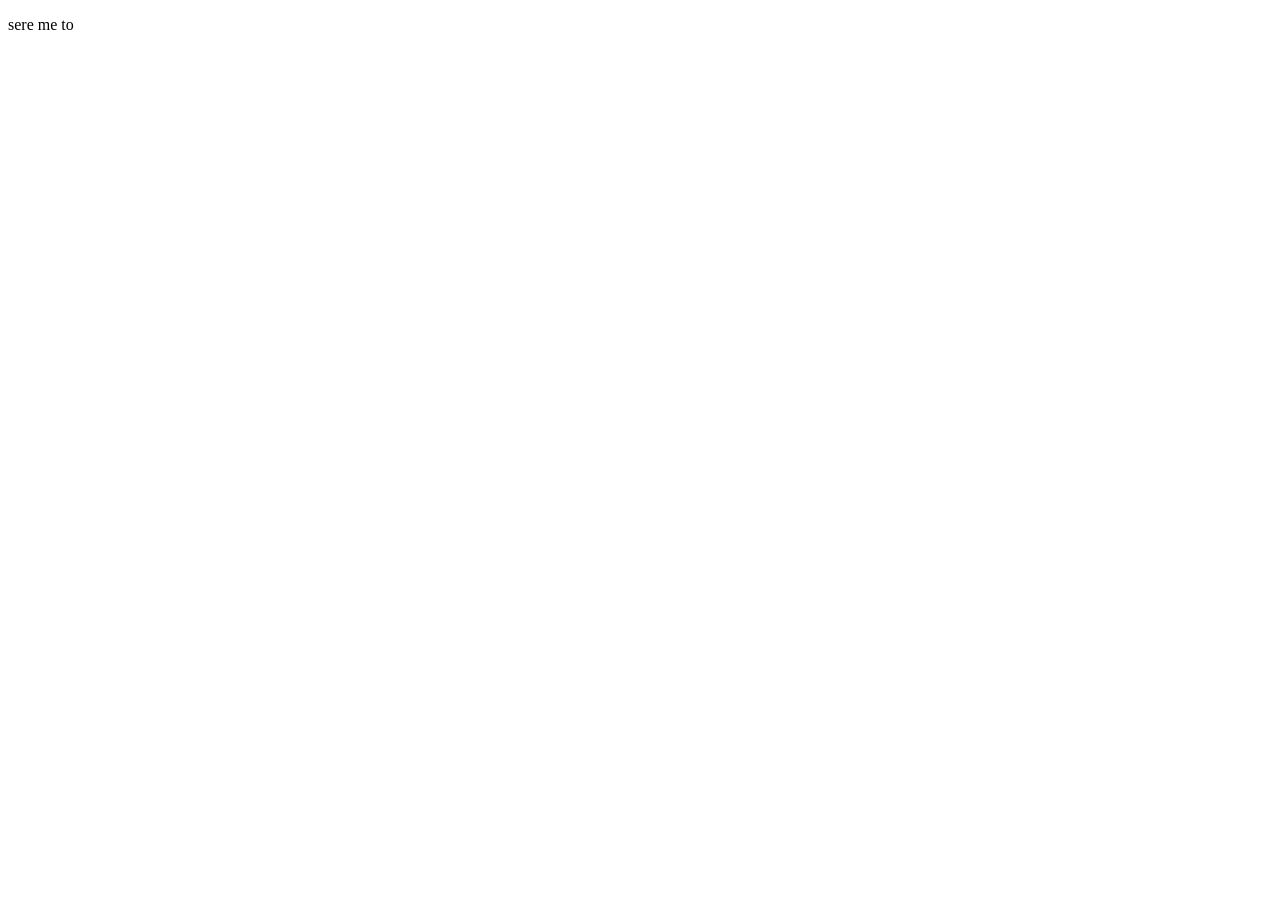
==== index.html @ 112a12b0 "sere" ====
<!DOCTYPE html>
<html lang="en">
<head>
    <meta charset="UTF-8">
    <meta name="viewport" content="width=device-width, initial-scale=1.0">
    <title>Document</title>
</head>
<body>
    <p>sere me to</p>
</body>
</html>
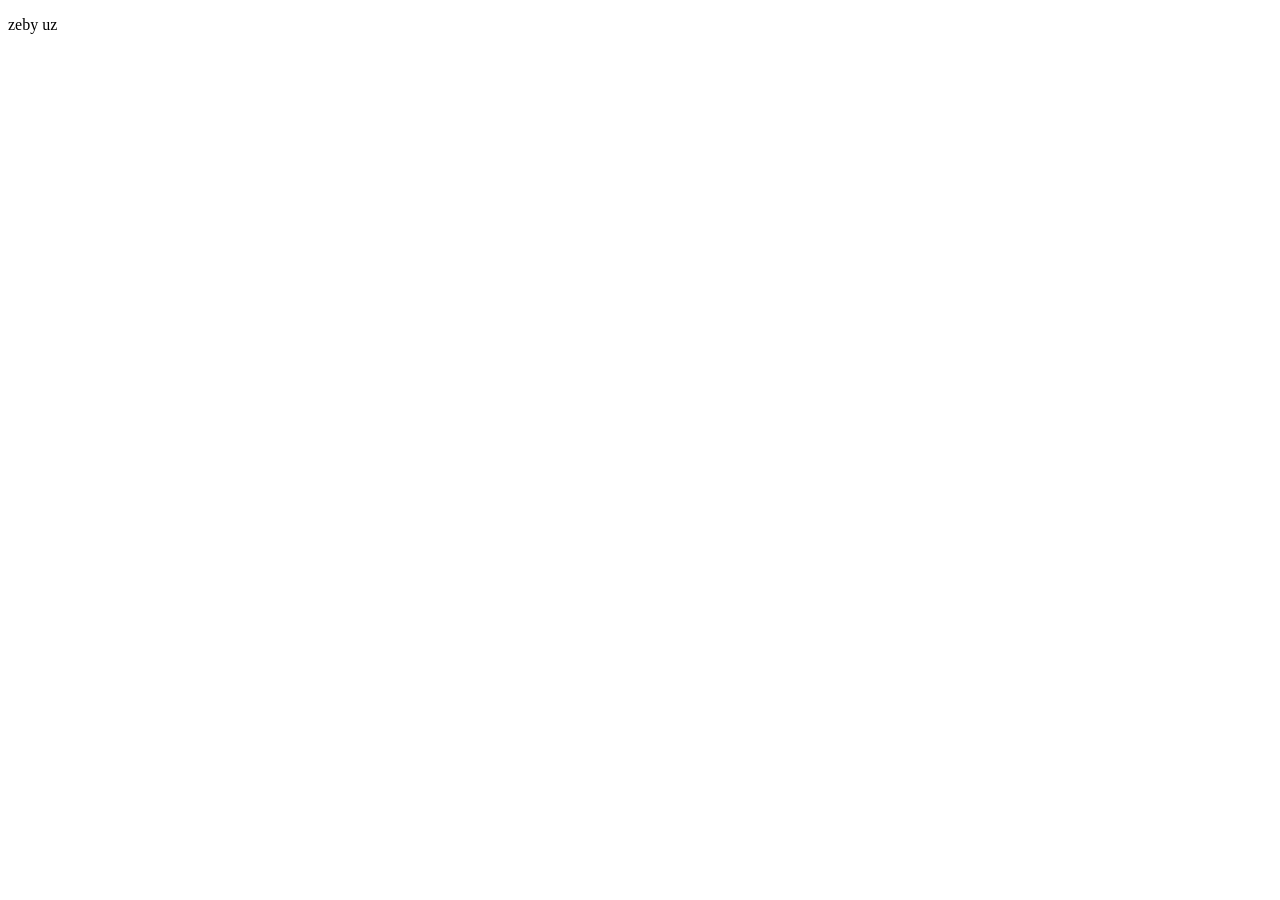
==== commit d2d879af: "zeby" ====
--- a/index.html
+++ b/index.html
@@ -6,6 +6,6 @@
     <title>Document</title>
 </head>
 <body>
-    <p>sere me to</p>
+    <p>zeby uz</p>
 </body>
 </html>
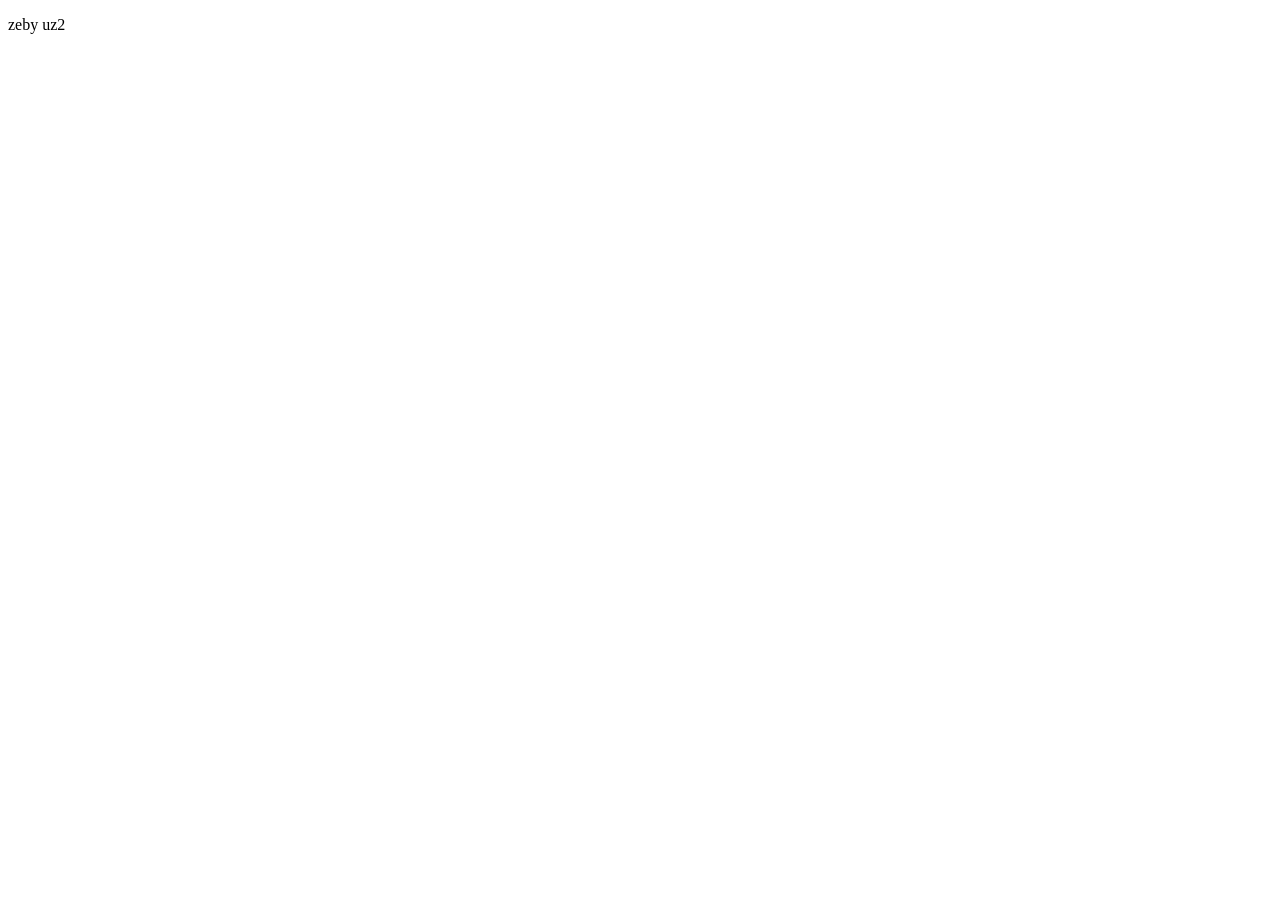
==== commit c63d74a3: "zeby2" ====
--- a/index.html
+++ b/index.html
@@ -6,6 +6,6 @@
     <title>Document</title>
 </head>
 <body>
-    <p>zeby uz</p>
+    <p>zeby uz2</p>
 </body>
 </html>
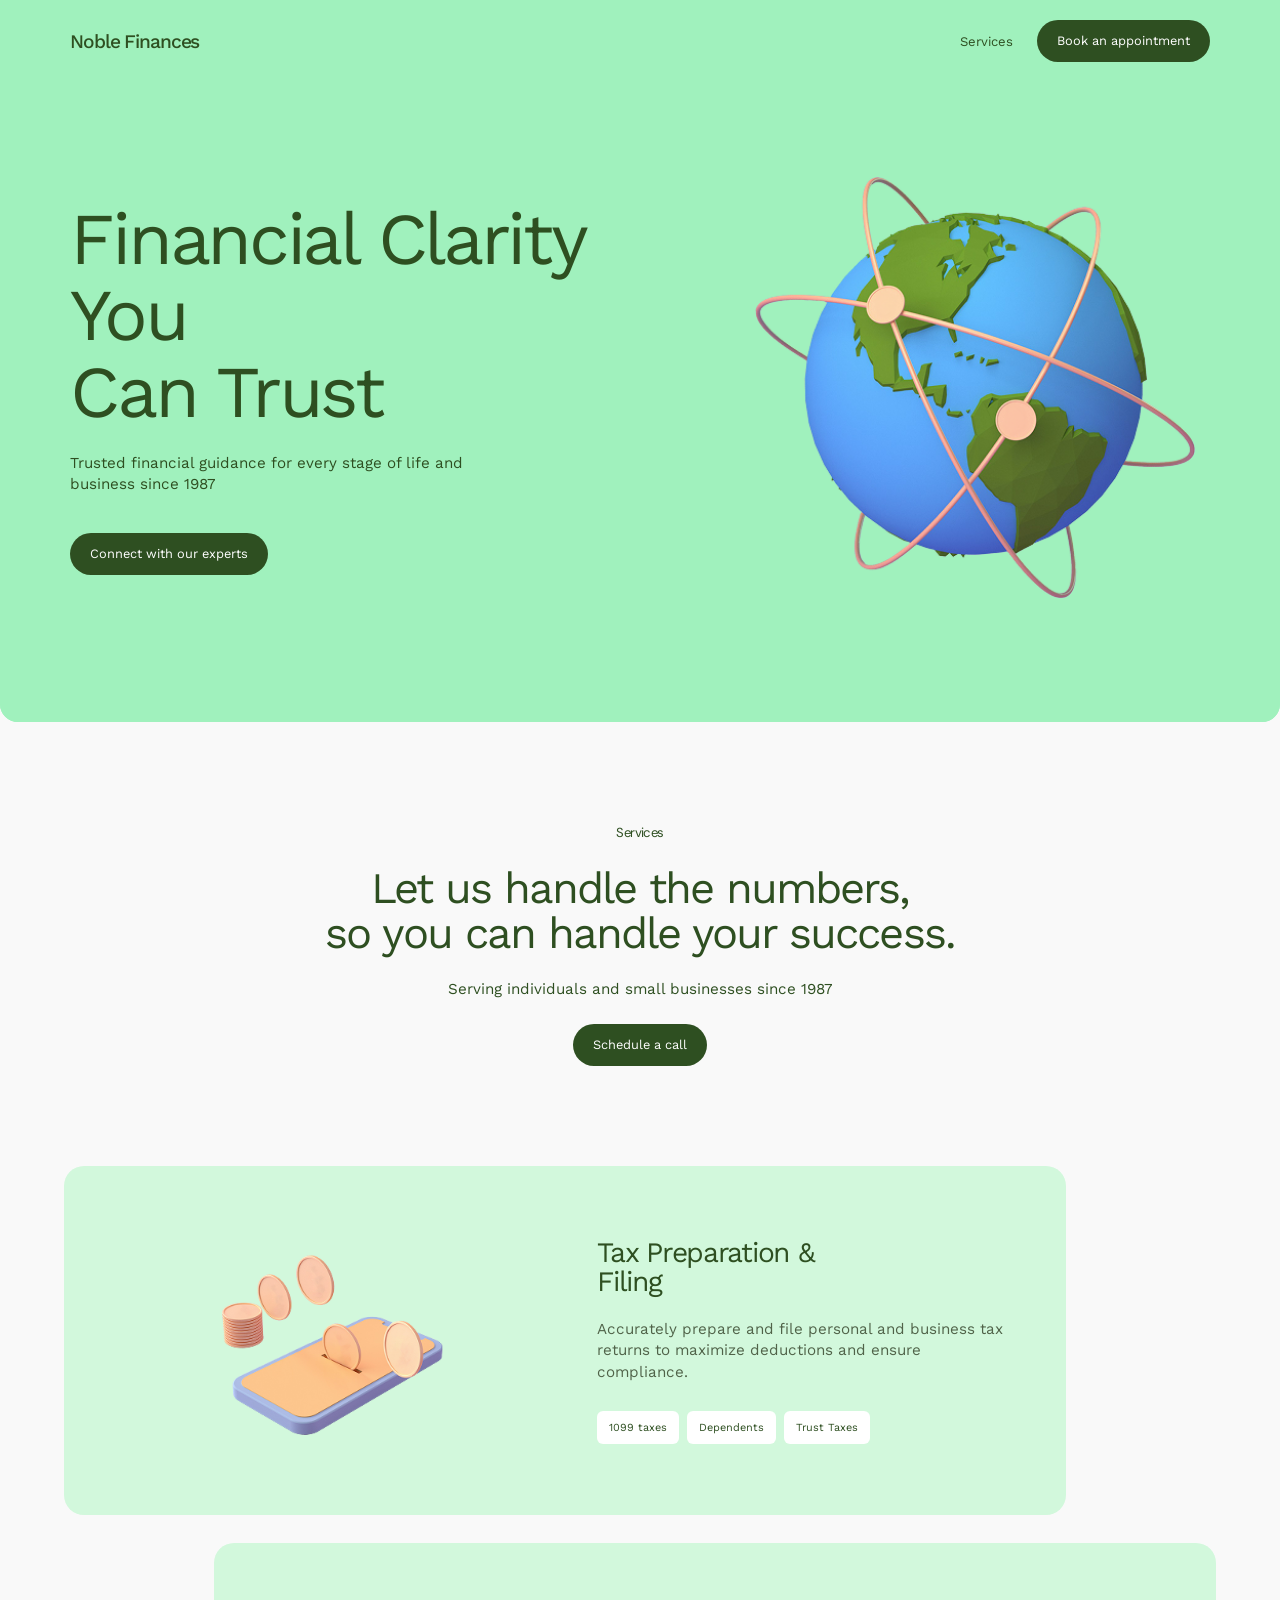
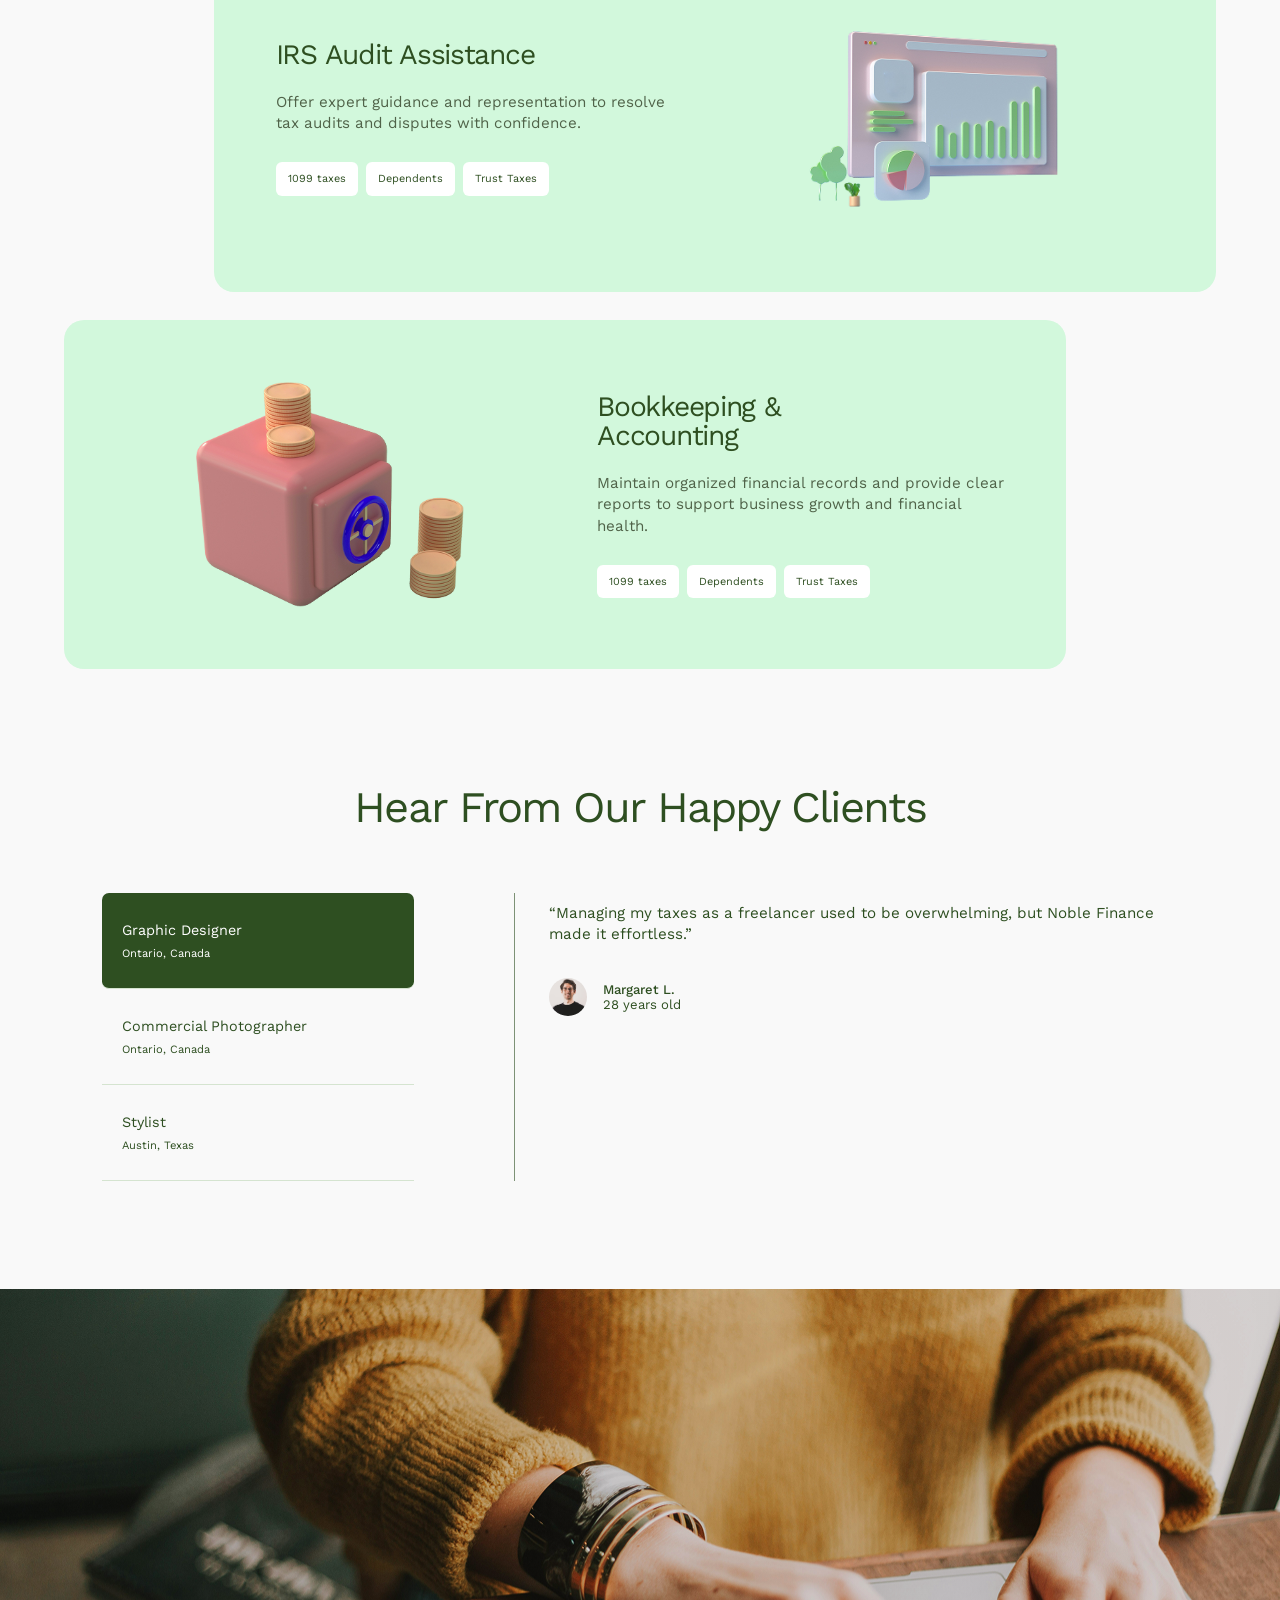
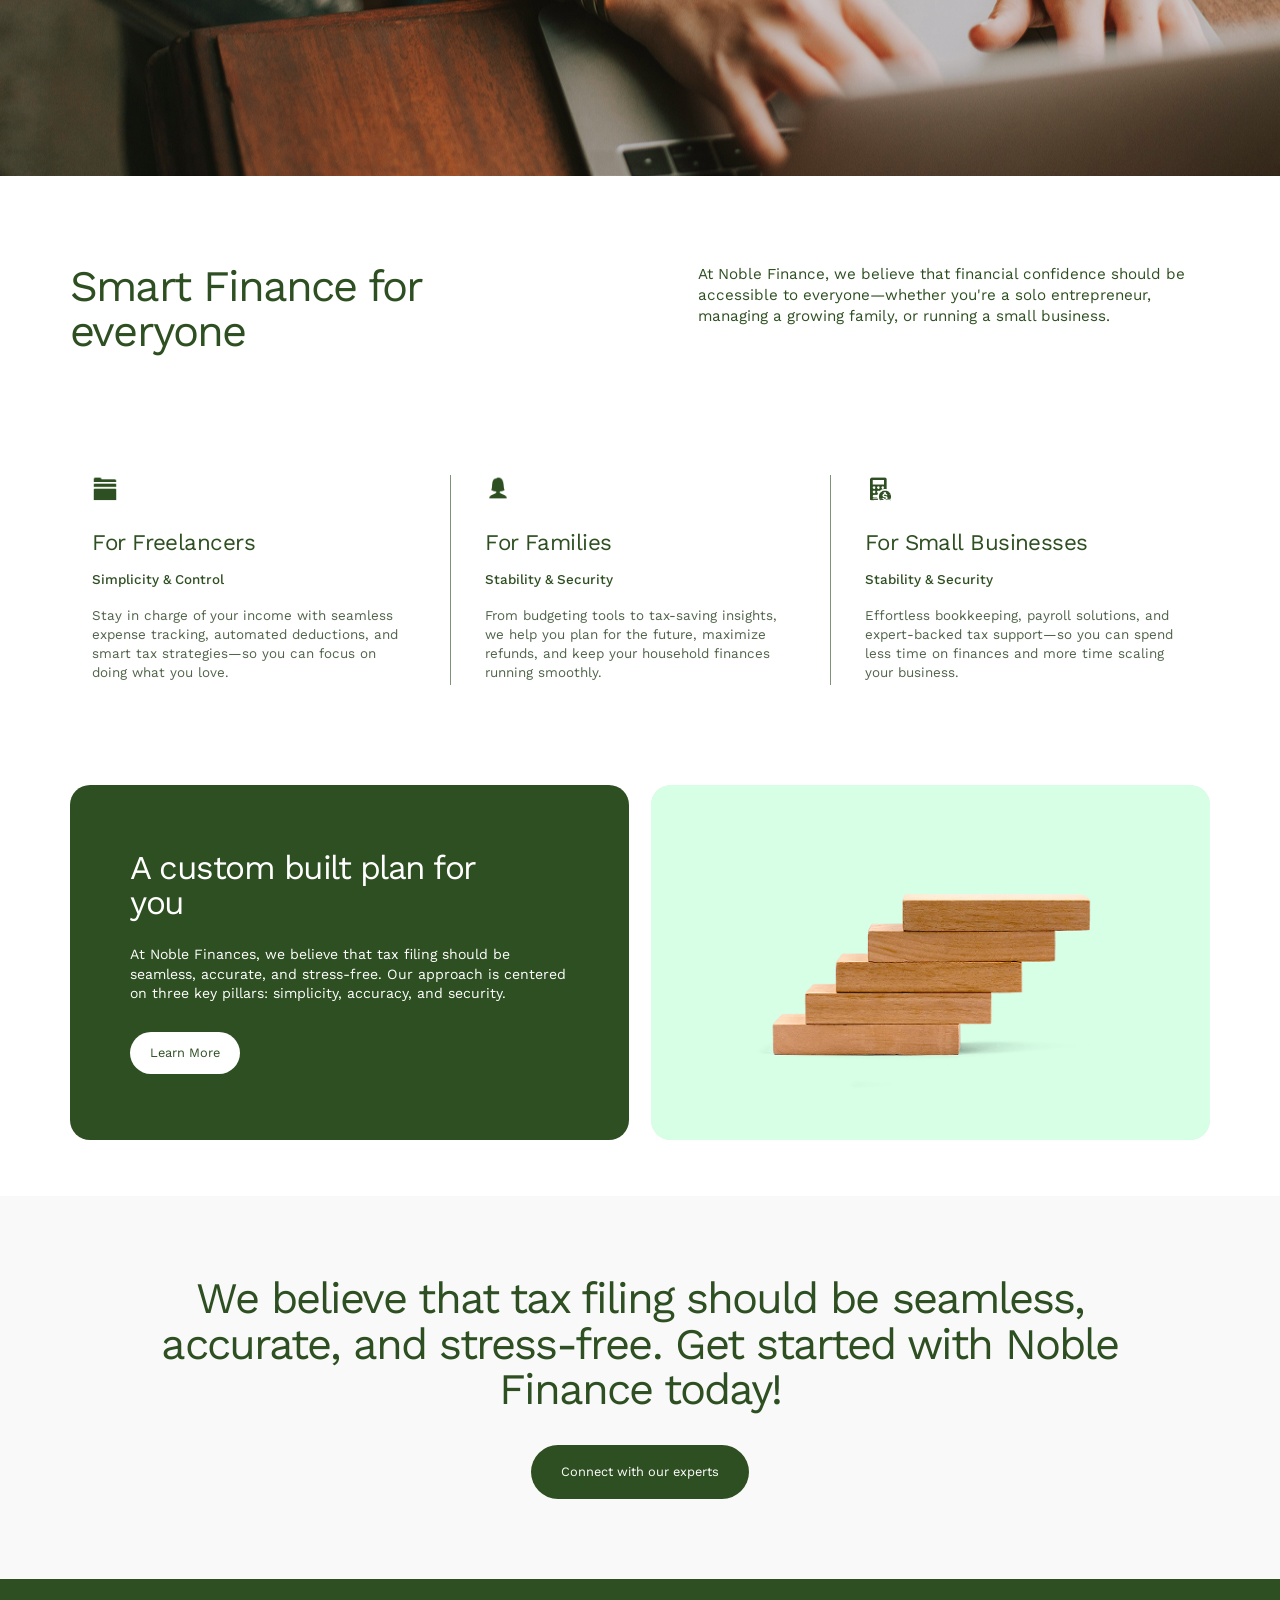
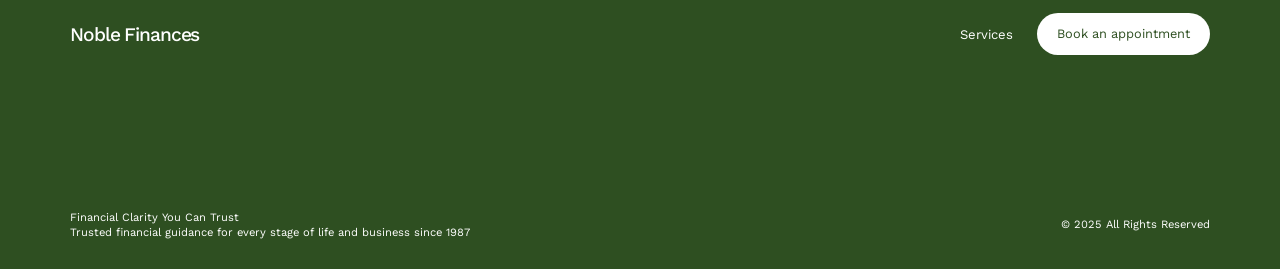
==== commit f10b91ad: "index" ====
--- a/index.html
+++ b/index.html
@@ -1,11 +1,214 @@
 <!DOCTYPE html>
 <html lang="en">
+
 <head>
     <meta charset="UTF-8">
     <meta name="viewport" content="width=device-width, initial-scale=1.0">
-    <title>Document</title>
+    <meta name="description" content="Trusted financial guidance for every stage of life and business. Get clear, personal support from Noble Finances.">
+    <title>Noble Finances | Financial clarity you can trust</title>
+    <link rel="stylesheet" href="HomePage.css">
 </head>
+
 <body>
-    <p>zeby uz2</p>
+    <div class="top">
+        <header>
+            <a href="#home" class="logo">Noble Finances</a>
+            <div class="menu">
+                <a href="#services" class="link">Services</a>
+                <a href="#contact" class="btn small">Book an appointment</a>
+            </div>
+        </header>
+
+        <main>
+            <section id="home" class="section1">
+                <div class="content">
+                    <div class="text">
+                        <h1>Financial Clarity You<br class="br"> Can Trust</h1>
+                        <p>Trusted financial guidance for every stage of life and business since 1987</p>
+                        <a href="#contact" class="btn">Connect with our experts</a>
+                    </div>
+                    <div class="image">
+                        <img src="planet.png" alt="Illustration of the Earth with orbital paths">
+                    </div>
+                </div>
+            </section>
+        </main>
+    </div>
+
+    <section id="services" class="section2">
+        <h2>Services</h2>
+        <p class="title">Let us handle the numbers,<br class="br"> so you can handle your success.</p>
+        <p class="sub">Serving individuals and small businesses since 1987</p>
+        <a href="#contact" class="btn">Schedule a call</a>
+    </section>
+
+    <div class="list">
+        <section class="box left">
+            <div class="inner">
+                <div class="pic">
+                    <img src="moneyPhone.png" alt="Phone and coins representing tax preparation">
+                </div>
+                <div class="info">
+                    <h3>Tax Preparation &<br> Filing</h3>
+                    <p>Accurately prepare and file personal and business tax returns to maximize deductions and ensure compliance.</p>
+                    <div class="tags">
+                        <p>1099 taxes</p>
+                        <p>Dependents</p>
+                        <p>Trust Taxes</p>
+                    </div>
+                </div>
+            </div>
+        </section>
+
+        <section class="box right">
+            <div class="inner">
+                <div class="pic">
+                    <img src="Graph.png" alt="Chart illustration representing audit assistance">
+                </div>
+                <div class="info">
+                    <h3>IRS Audit Assistance</h3>
+                    <p>Offer expert guidance and representation to resolve tax audits and disputes with confidence.</p>
+                    <div class="tags">
+                        <p>1099 taxes</p>
+                        <p>Dependents</p>
+                        <p>Trust Taxes</p>
+                    </div>
+                </div>
+            </div>
+        </section>
+
+        <section class="box left">
+            <div class="inner">
+                <div class="pic">
+                    <img src="Safe.png" alt="Illustration of a savings vault and coins">
+                </div>
+                <div class="info">
+                    <h3>Bookkeeping &<br> Accounting</h3>
+                    <p>Maintain organized financial records and provide clear reports to support business growth and financial health.</p>
+                    <div class="tags">
+                        <p>1099 taxes</p>
+                        <p>Dependents</p>
+                        <p>Trust Taxes</p>
+                    </div>
+                </div>
+            </div>
+        </section>
+    </div>
+
+    <section class="section6">
+        <div class="heading">
+            <h2 id="testimonial-heading">Hear From Our Happy Clients</h2>
+        </div>
+        <div class="clients">
+            <div class="tabs">
+                <div class="tab" onclick="profileInfo(1)" id="profilebutton1">
+                    <span class="job">Graphic Designer</span>
+                    <small>Ontario, Canada</small>
+                </div>
+                <div class="tab" onclick="profileInfo(2)" id="profilebutton2">
+                    <span class="job">Commercial Photographer</span>
+                    <small>Ontario, Canada</small>
+                </div>
+                <div class="tab" onclick="profileInfo(3)" id="profilebutton3">
+                    <span class="job">Stylist</span>
+                    <small>Austin, Texas</small>
+                </div>
+            </div>
+            <div class="review">
+                <p id="profileInfo">“Managing my taxes as a freelancer used to be overwhelming, but Noble Finance made it effortless.”</p>
+                <div class="author">
+                    <img id="avatar" class="avatar" src="ProfilePictures/Image1.png" alt="Client profile picture">
+                    <span><strong id="jmeno">Margaret L.</strong><br><span id="vek">28 years old</span></span>
+                </div>
+            </div>
+        </div>
+    </section>
+
+    <div class="banner"></div>
+
+    <section class="section8">
+        <div class="intro">
+            <h2>Smart Finance for<br> everyone</h2>
+            <p>At Noble Finance, we believe that financial confidence should be accessible to everyone—whether you're a solo entrepreneur, managing a growing family, or running a small business.</p>
+        </div>
+
+        <div class="cards">
+            <div class="card">
+                <svg fill="none" height="30" viewBox="0 0 30 30" width="30" xmlns="http://www.w3.org/2000/svg" xmlns:xlink="http://www.w3.org/1999/xlink">
+                    <rect fill="url(#pattern0_6_2238)" height="30" width="30" />
+                    <defs>
+                        <pattern height="1" id="pattern0_6_2238" patternContentUnits="objectBoundingBox" width="1">
+                            <use transform="scale(0.00833333)" xlink:href="#image0_6_2238" />
+                        </pattern>
+                        <image height="120" id="image0_6_2238" preserveAspectRatio="none" width="120" xlink:href="[data-uri]" />
+                    </defs>
+                </svg>
+                <h3>For Freelancers</h3>
+                <h4>Simplicity & Control</h4>
+                <p>Stay in charge of your income with seamless expense tracking, automated deductions, and smart tax strategies—so you can focus on doing what you love.</p>
+            </div>
+
+            <div class="card">
+                <svg fill="none" height="30" viewBox="0 0 30 30" width="30" xmlns="http://www.w3.org/2000/svg" xmlns:xlink="http://www.w3.org/1999/xlink">
+                    <rect fill="url(#pattern0_6_2243)" height="30" width="30" />
+                    <defs>
+                        <pattern height="1" id="pattern0_6_2243" patternContentUnits="objectBoundingBox" width="1">
+                            <use transform="scale(0.00833333)" xlink:href="#image0_6_2243" />
+                        </pattern>
+                        <image height="120" id="image0_6_2243" preserveAspectRatio="none" width="120" xlink:href="[data-uri]" />
+                    </defs>
+                </svg>
+                <h3>For Families</h3>
+                <h4>Stability & Security</h4>
+                <p>From budgeting tools to tax-saving insights, we help you plan for the future, maximize refunds, and keep your household finances running smoothly.</p>
+            </div>
+
+            <div class="card">
+                <svg fill="none" height="30" viewBox="0 0 30 30" width="30" xmlns="http://www.w3.org/2000/svg" xmlns:xlink="http://www.w3.org/1999/xlink">
+                    <rect fill="url(#pattern0_6_2248)" height="30" width="30" />
+                    <defs>
+                        <pattern height="1" id="pattern0_6_2248" patternContentUnits="objectBoundingBox" width="1">
+                            <use transform="scale(0.0111111)" xlink:href="#image0_6_2248" />
+                        </pattern>
+                        <image height="90" id="image0_6_2248" preserveAspectRatio="none" width="90" xlink:href="[data-uri]" />
+                    </defs>
+                </svg>
+                <h3>For Small Businesses</h3>
+                <h4>Stability & Security</h4>
+                <p>Effortless bookkeeping, payroll solutions, and expert-backed tax support—so you can spend less time on finances and more time scaling your business.</p>
+            </div>
+        </div>
+
+        <div class="plan">
+            <div class="copy">
+                <h3>A custom built plan for you</h3>
+                <p>At Noble Finances, we believe that tax filing should be seamless, accurate, and stress-free. Our approach is centered on three key pillars: simplicity, accuracy, and security.</p>
+                <a class="btn light" href="#contact">Learn More</a>
+            </div>
+            <img alt="" class="stairs" src="WoodStairs.png">
+        </div>
+    </section>
+
+    <section id="contact" class="section9">
+        <h2>We believe that tax filing should be seamless, accurate, and stress-free. Get started with Noble Finance today!</h2>
+        <a class="btn" href="mailto:hello@noblefinances.com">Connect with our experts</a>
+    </section>
+
+    <footer>
+        <div class="row">
+            <a class="logo" href="#home">Noble Finances</a>
+            <div class="menu">
+                <a href="#services" class="link">Services</a>
+                <a class="btn light" href="#contact">Book an appointment</a>
+            </div>
+        </div>
+        <div class="bottom">
+            <p>Financial Clarity You Can Trust<br>Trusted financial guidance for every stage of life and business since 1987</p>
+            <p>© 2025 All Rights Reserved</p>
+        </div>
+    </footer>
+
+    <script src="HomePage.js"></script>
 </body>
+
 </html>
--- a/HomePage.css
+++ b/HomePage.css
@@ -0,0 +1,984 @@
+@import url('https://fonts.googleapis.com/css2?family=Work+Sans:ital,wght@0,100..900;1,100..900&display=swap');
+@import url('https://fonts.googleapis.com/css2?family=DM+Sans:ital,opsz,wght@0,9..40,100..1000;1,9..40,100..1000&display=swap');
+
+* {
+    margin: 0;
+    padding: 0;
+    box-sizing: border-box;
+    font-family: 'Work Sans', sans-serif;
+}
+
+:root {
+    --backgroundColor1: #A0F1BD;
+    --backgroundColor2: #F9F9F9;
+    --backgroundColor3: #2E4F21;
+    --backgroundColor4: #FFFFFF;
+    --backgroundColor5: #F4F7F5;
+    --backgroundColor6: #D2F8DC;
+    --accent1: #D2F8DC;
+    --accent2: #D7D7D7;
+    --paragraph: #2E4F21;
+    --onAccent1: #FFFFFF;
+    --onAccent2: #506349;
+    --onAccent3: #7D9276;
+    --onAccent4: #D5E4D0;
+    --divider1: #2E4F21;
+    --divider2: #C7C7C7;
+    --green: #2E4F21;
+    --white: #FFFFFF;
+}
+
+html {
+    scroll-behavior: smooth;
+}
+
+body {
+    background-color: var(--backgroundColor2);
+    color: var(--paragraph);
+    font-weight: 400;
+}
+
+img {
+    display: block;
+    max-width: 100%;
+}
+
+a {
+    color: inherit;
+    text-decoration: none;
+}
+
+h1, h2, h3 {
+    font-weight: 400;
+    letter-spacing: -0.045em;
+    line-height: 1.05;
+}
+
+h1 { font-size: clamp(3rem, 5.7vw, 5.4rem); }
+h2 { font-size: clamp(2rem, 3.4vw, 3.6rem); }
+h3 { font-size: clamp(1.4rem, 2.2vw, 2rem); }
+
+p {
+    font-size: 0.95rem;
+    line-height: 1.4;
+}
+
+.top {
+    background-color: var(--backgroundColor1);
+    border-radius: 0 0 18px 18px;
+}
+
+header {
+    background-color: var(--backgroundColor1);
+    min-height: 82px;
+    padding: 18px max(5.5vw, 28px);
+    display: flex;
+    align-items: center;
+    justify-content: space-between;
+}
+
+.logo {
+    font-size: 1.2rem;
+    font-weight: 500;
+    letter-spacing: -0.06em;
+    white-space: nowrap;
+}
+
+.menu {
+    display: flex;
+    align-items: center;
+    gap: 24px;
+}
+
+.link {
+    text-decoration: none;
+    color: var(--paragraph);
+    font-size: 0.82rem;
+}
+
+.btn {
+    background-color: var(--paragraph);
+    color: var(--onAccent1);
+    border-radius: 51.57px;
+    display: inline-flex;
+    align-items: center;
+    justify-content: center;
+    font-size: 0.8rem;
+    line-height: 1.1;
+    min-height: 42px;
+    padding: 0 20px;
+    text-align: center;
+    text-decoration: none;
+    transition: transform 160ms ease, background-color 160ms ease;
+}
+
+.btn:hover {
+    transform: translateY(-2px);
+    background-color: #203B17;
+}
+
+.light {
+    background-color: var(--backgroundColor4);
+    color: var(--paragraph);
+}
+
+.light:hover {
+    background-color: var(--backgroundColor5);
+}
+
+.section1 {
+    background-color: var(--backgroundColor1);
+    border-radius: 0 0 18px 18px;
+    padding: 44px max(5.5vw, 28px) 72px;
+    min-height: min(640px, calc(100vh - 82px));
+    display: flex;
+    align-items: center;
+
+    .content {
+        display: grid;
+        grid-template-columns: minmax(0, 1.15fr) minmax(300px, 0.85fr);
+        gap: 36px;
+        align-items: center;
+        width: 100%;
+    }
+
+    .text {
+        max-width: 740px;
+
+        h1 {
+            max-width: 750px;
+            color: var(--paragraph);
+        }
+
+        p {
+            margin-top: 22px;
+            max-width: 440px;
+        }
+
+        .btn {
+            margin-top: 38px;
+        }
+    }
+
+    .image {
+        display: flex;
+        align-items: center;
+        justify-content: center;
+
+        img {
+            aspect-ratio: 1;
+            object-fit: contain;
+            width: min(100%, 440px);
+        }
+    }
+}
+
+.section2 {
+    display: flex;
+    flex-direction: column;
+    align-items: center;
+    text-align: center;
+    width: 100%;
+    padding: 104px max(5vw, 24px) 0;
+    background-color: var(--backgroundColor2);
+
+    h2 {
+        font-family: 'DM Sans', sans-serif;
+        font-size: 0.82rem;
+        margin-bottom: 26px;
+        color: var(--paragraph);
+    }
+
+    .title {
+        color: var(--paragraph);
+        font-size: clamp(2rem, 3.4vw, 3.6rem);
+        letter-spacing: -0.045em;
+        line-height: 1.05;
+        max-width: 880px;
+        text-align: center;
+    }
+
+    .sub {
+        font-size: 0.95rem;
+        color: var(--paragraph);
+        margin-top: 22px;
+        margin-bottom: 24px;
+    }
+}
+
+.list {
+    display: flex;
+    flex-direction: column;
+    gap: 28px;
+    margin: 100px auto 0;
+    padding: 0 max(5vw, 24px) 78px;
+    max-width: calc(1200px + 10vw);
+    background-color: var(--backgroundColor2);
+}
+
+.box {
+    width: 87%;
+}
+
+.left {
+    align-self: flex-start;
+}
+
+.right {
+    align-self: flex-end;
+}
+
+.inner {
+    display: grid;
+    grid-template-columns: minmax(0, 1fr) minmax(0, 1fr);
+    align-items: center;
+    gap: clamp(24px, 5vw, 76px);
+    background-color: var(--accent1);
+    border-radius: 20px;
+    min-height: 300px;
+    padding: clamp(28px, 5vw, 62px);
+    width: 100%;
+
+    .pic img {
+        max-height: 225px;
+        object-fit: contain;
+        width: 100%;
+    }
+
+    .info {
+        h3 {
+            margin-bottom: 22px;
+            color: var(--paragraph);
+        }
+
+        > p {
+            color: var(--onAccent2);
+            max-width: 410px;
+        }
+    }
+
+    .tags {
+        display: flex;
+        flex-wrap: wrap;
+        gap: 8px;
+        margin-top: 28px;
+
+        p {
+            color: var(--paragraph);
+            background-color: var(--backgroundColor4);
+            border-radius: 6px;
+            font-size: 0.68rem;
+            padding: 9px 12px;
+            white-space: nowrap;
+        }
+    }
+}
+
+.right .pic {
+    order: 2;
+}
+
+.section6 {
+    padding: 38px max(8vw, 28px) 108px;
+    background-color: var(--backgroundColor2);
+
+    .heading {
+        margin-bottom: 62px;
+        text-align: center;
+        color: var(--paragraph);
+    }
+
+    .clients {
+        display: grid;
+        grid-template-columns: minmax(190px, 0.8fr) minmax(0, 1.7fr);
+        gap: clamp(36px, 8vw, 100px);
+        margin: 0 auto;
+        max-width: 1080px;
+
+        .tabs {
+            display: flex;
+            flex-direction: column;
+
+            .tab {
+                border-bottom: 1px solid var(--onAccent4);
+                cursor: pointer;
+                display: flex;
+                flex-direction: column;
+                justify-content: center;
+                gap: 9px;
+                min-height: 96px;
+                padding: 20px;
+
+                .job {
+                    font-size: 0.9rem;
+                }
+
+                small {
+                    font-size: 0.7rem;
+                }
+            }
+        }
+
+        .review {
+            border-left: 1px solid var(--onAccent3);
+            padding: 10px 0 10px 34px;
+
+            #profileInfo {
+                font-size: 0.95rem;
+                color: var(--paragraph);
+            }
+
+            .author {
+                display: flex;
+                align-items: center;
+                gap: 16px;
+                margin-top: 32px;
+                font-size: 0.82rem;
+
+                strong {
+                    font-weight: 500;
+                }
+
+                .avatar {
+                    background-color: #83705C;
+                    border-radius: 50%;
+                    height: 38px;
+                    width: 38px;
+                    object-fit: cover;
+                }
+            }
+        }
+    }
+}
+
+#profilebutton1 {
+    background-color: var(--backgroundColor3);
+    border-radius: 7px;
+    color: var(--onAccent1);
+}
+
+.banner {
+    background-color: #8C6A40;
+    background-image:
+        linear-gradient(90deg, rgb(24 39 30 / 15%), rgb(116 76 31 / 12%)),
+        url('Image break section.png');
+    background-position: center 52%;
+    background-size: cover;
+    min-height: clamp(270px, 38vw, 510px);
+}
+
+.section8 {
+    background-color: var(--backgroundColor4);
+    padding: 88px max(5.5vw, 28px) 56px;
+
+    .intro {
+        display: grid;
+        grid-template-columns: 1fr 1fr;
+        align-items: start;
+        gap: 9vw;
+        margin: 0 auto 120px;
+        max-width: 1320px;
+
+        h2 {
+            max-width: 510px;
+        }
+
+        p {
+            max-width: 590px;
+        }
+    }
+
+    .cards {
+        display: grid;
+        grid-template-columns: repeat(3, minmax(0, 1fr));
+        margin: 0 auto 100px;
+        max-width: 1320px;
+
+        .card {
+            border-left: 1px solid var(--onAccent3);
+            min-height: 210px;
+            padding: 0 34px;
+
+            svg {
+                height: 26px;
+                width: 26px;
+                margin-bottom: 26px;
+            }
+
+            h3 {
+                font-size: 1.4rem;
+                letter-spacing: -0.025em;
+                margin-bottom: 18px;
+            }
+
+            h4 {
+                font-size: 0.84rem;
+                font-weight: 500;
+                margin-bottom: 20px;
+            }
+
+            p {
+                color: var(--onAccent2);
+                font-size: 0.84rem;
+                max-width: 350px;
+            }
+        }
+
+        .card:first-child {
+            border-left: 0;
+            padding-left: 22px;
+        }
+    }
+
+    .plan {
+        display: grid;
+        grid-template-columns: 1fr 1fr;
+        gap: 22px;
+        margin: 0 auto;
+        max-width: 1320px;
+
+        .copy,
+        .stairs {
+            border-radius: 20px;
+            min-height: 290px;
+        }
+
+        .copy {
+            background-color: var(--backgroundColor3);
+            color: var(--onAccent1);
+            display: flex;
+            flex-direction: column;
+            align-items: flex-start;
+            justify-content: center;
+            padding: clamp(28px, 5vw, 60px);
+
+            h3 {
+                font-size: clamp(1.6rem, 2.6vw, 2.4rem);
+                max-width: 370px;
+            }
+
+            p {
+                font-size: 0.88rem;
+                margin-top: 24px;
+                max-width: 480px;
+            }
+
+            .btn {
+                margin-top: 28px;
+            }
+        }
+
+        .stairs {
+            background-color: var(--backgroundColor6);
+            width: 100%;
+            object-fit: cover;
+        }
+    }
+}
+
+.section9 {
+    background-color: var(--backgroundColor2);
+    display: flex;
+    flex-direction: column;
+    align-items: center;
+    justify-content: center;
+    gap: 32px;
+    min-height: 370px;
+    padding: 80px max(7vw, 28px);
+    text-align: center;
+
+    h2 {
+        max-width: 1020px;
+    }
+
+    .btn {
+        min-height: 54px;
+        padding: 0 30px;
+    }
+}
+
+footer {
+    background-color: var(--backgroundColor3);
+    color: var(--onAccent1);
+    display: flex;
+    flex-direction: column;
+    justify-content: space-between;
+    min-height: 290px;
+    padding: 34px max(5.5vw, 28px) 28px;
+
+    .logo,
+    .link {
+        color: var(--onAccent1);
+    }
+
+    .row,
+    .bottom {
+        display: flex;
+        align-items: center;
+        justify-content: space-between;
+        gap: 24px;
+    }
+
+    .bottom p {
+        font-size: 0.7rem;
+    }
+}
+
+@media (max-width: 900px) {
+    header {
+        min-height: 70px;
+        padding-left: 30px;
+        padding-right: 30px;
+    }
+
+    .section1 {
+        min-height: 430px;
+        padding: 34px 30px 56px;
+
+        .content {
+            grid-template-columns: 1.1fr 0.9fr;
+        }
+
+        .image img {
+            width: min(100%, 350px);
+        }
+    }
+
+    .section2 {
+        padding: 78px 30px 0;
+    }
+
+    .list {
+        gap: 22px;
+        margin-top: 72px;
+        padding: 0 30px 60px;
+    }
+
+    .box {
+        width: 100%;
+    }
+
+    .inner {
+        min-height: 250px;
+        padding: 34px;
+
+        .info h3 {
+            margin-bottom: 16px;
+        }
+
+        .tags {
+            gap: 6px;
+            margin-top: 20px;
+
+            p {
+                font-size: 0.63rem;
+                padding: 8px 9px;
+            }
+        }
+    }
+
+    .section6 {
+        padding: 48px 9vw 78px;
+
+        .heading {
+            margin-bottom: 48px;
+        }
+
+        .clients {
+            gap: 28px;
+            grid-template-columns: minmax(150px, 0.85fr) minmax(0, 1.15fr);
+
+            .tabs .tab {
+                min-height: 82px;
+                padding: 16px;
+            }
+
+            .review {
+                padding-left: 22px;
+            }
+        }
+    }
+
+    .section8 {
+        padding: 72px 30px 48px;
+
+        .intro {
+            gap: 32px;
+            margin-bottom: 70px;
+        }
+
+        .cards {
+            margin-bottom: 72px;
+
+            .card {
+                min-height: 225px;
+                padding: 0 20px;
+
+                h3 {
+                    font-size: 1.2rem;
+                }
+            }
+
+            .card:first-child {
+                padding-left: 10px;
+            }
+        }
+
+        .plan {
+            gap: 18px;
+
+            .copy,
+            .stairs {
+                min-height: 250px;
+            }
+        }
+    }
+}
+
+@media (max-width: 600px) {
+    h1 { font-size: clamp(2.5rem, 10vw, 3.4rem); }
+    h2 { font-size: clamp(1.8rem, 7.4vw, 2.3rem); }
+    h3 { font-size: 1.45rem; }
+    p  { font-size: 0.88rem; }
+
+    .top,
+    .section1 {
+        border-radius: 0 0 14px 14px;
+    }
+
+    header {
+        min-height: 52px;
+        padding: 12px 16px;
+    }
+
+    .logo {
+        font-size: 0.95rem;
+    }
+
+    .menu {
+        gap: 12px;
+    }
+
+    .link {
+        font-size: 0.65rem;
+    }
+
+    .btn {
+        font-size: 0.72rem;
+        min-height: 38px;
+        padding: 0 16px;
+    }
+
+    .small {
+        font-size: 0.58rem;
+        min-height: 28px;
+        padding: 0 10px;
+    }
+
+    .br {
+        display: none;
+    }
+
+    .section1 {
+        min-height: 0;
+        padding: 8px 20px 28px;
+
+        .content {
+            display: flex;
+            flex-direction: column;
+            align-items: stretch;
+            gap: 4px;
+        }
+
+        .image {
+            order: 0;
+
+            img {
+                width: min(78vw, 300px);
+            }
+        }
+
+        .text {
+            order: 1;
+
+            h1 {
+                font-size: clamp(2.35rem, 8.5vw, 3rem);
+            }
+
+            p {
+                margin-top: 12px;
+                max-width: 340px;
+            }
+
+            .btn {
+                margin-top: 18px;
+            }
+        }
+    }
+
+    .section2 {
+        padding: 50px 16px 0;
+
+        h2 {
+            font-size: 0.7rem;
+            margin-bottom: 22px;
+        }
+
+        .title {
+            font-size: clamp(1.8rem, 7.4vw, 2.3rem);
+            max-width: 390px;
+        }
+
+        .sub {
+            margin-top: 14px;
+            margin-bottom: 18px;
+            max-width: 300px;
+        }
+    }
+
+    .list {
+        gap: 14px;
+        margin-top: 42px;
+        padding: 0 16px 26px;
+    }
+
+    .inner {
+        display: flex;
+        flex-direction: column;
+        align-items: stretch;
+        border-radius: 14px;
+        gap: 16px;
+        min-height: 0;
+        padding: 20px;
+
+        .pic {
+            order: 0;
+
+            img {
+                height: 170px;
+            }
+        }
+
+        .info {
+            order: 1;
+
+            h3 {
+                font-size: 1.35rem;
+                margin-bottom: 12px;
+            }
+
+            > p {
+                font-size: 0.82rem;
+            }
+        }
+
+        .tags {
+            gap: 6px;
+            margin-top: 18px;
+
+            p {
+                font-size: 0.62rem;
+                padding: 8px 10px;
+            }
+        }
+    }
+
+    .section6 {
+        padding: 48px 20px 38px;
+
+        .heading {
+            margin: 0 auto 28px;
+            max-width: 300px;
+
+            h2 {
+                font-size: 1.8rem;
+            }
+        }
+
+        .clients {
+            display: flex;
+            flex-direction: column;
+            gap: 18px;
+
+            .tabs {
+                display: grid;
+                grid-template-columns: repeat(3, minmax(0, 1fr));
+                gap: 7px;
+
+                .tab {
+                    border: 0;
+                    border-radius: 7px;
+                    gap: 6px;
+                    min-height: 82px;
+                    padding: 10px 8px;
+
+                    .job {
+                        font-size: 0.66rem;
+                    }
+
+                    small {
+                        font-size: 0.57rem;
+                    }
+                }
+            }
+
+            .review {
+                border-left: 0;
+                padding: 14px 0 0;
+
+                .author {
+                    font-size: 0.72rem;
+                    gap: 12px;
+                    margin-top: 18px;
+
+                    .avatar {
+                        height: 34px;
+                        width: 34px;
+                    }
+                }
+            }
+        }
+    }
+
+    .banner {
+        background-position: center;
+        min-height: 230px;
+    }
+
+    .section8 {
+        padding: 42px 20px 34px;
+
+        .intro {
+            display: flex;
+            flex-direction: column;
+            gap: 16px;
+            margin-bottom: 30px;
+
+            h2 {
+                font-size: 1.85rem;
+            }
+
+            p {
+                font-size: 0.82rem;
+            }
+        }
+
+        .cards {
+            display: flex;
+            flex-direction: column;
+            margin-bottom: 42px;
+
+            .card,
+            .card:first-child {
+                border-left: 0;
+                border-top: 1px solid var(--onAccent3);
+                min-height: 0;
+                padding: 18px 0 22px;
+
+                svg {
+                    height: 22px;
+                    width: 22px;
+                    margin-bottom: 12px;
+                }
+
+                h3 {
+                    font-size: 1.15rem;
+                    margin-bottom: 12px;
+                }
+
+                h4 {
+                    font-size: 0.76rem;
+                    margin-bottom: 12px;
+                }
+
+                p {
+                    font-size: 0.78rem;
+                }
+            }
+        }
+
+        .plan {
+            display: flex;
+            flex-direction: column;
+            gap: 12px;
+
+            .stairs {
+                border-radius: 14px;
+                min-height: 170px;
+                order: 0;
+            }
+
+            .copy {
+                border-radius: 14px;
+                min-height: 250px;
+                order: 1;
+                padding: 28px;
+
+                h3 {
+                    font-size: 1.65rem;
+                }
+
+                p {
+                    font-size: 0.8rem;
+                    margin-top: 16px;
+                }
+
+                .btn {
+                    margin-top: 20px;
+                }
+            }
+        }
+    }
+
+    .section9 {
+        gap: 22px;
+        min-height: 270px;
+        padding: 46px 22px;
+
+        h2 {
+            font-size: 1.75rem;
+        }
+
+        .btn {
+            min-height: 46px;
+            padding: 0 21px;
+        }
+    }
+
+    footer {
+        min-height: 210px;
+        padding: 22px 18px 20px;
+
+        .row {
+            align-items: flex-start;
+        }
+
+        .menu {
+            gap: 12px;
+
+            .link {
+                font-size: 0.62rem;
+            }
+
+            .btn {
+                font-size: 0.58rem;
+                min-height: 30px;
+                padding: 0 10px;
+            }
+        }
+
+        .bottom {
+            align-items: flex-end;
+            gap: 14px;
+
+            p {
+                font-size: 0.57rem;
+                max-width: 58%;
+            }
+
+            p:last-child {
+                text-align: right;
+            }
+        }
+    }
+}
